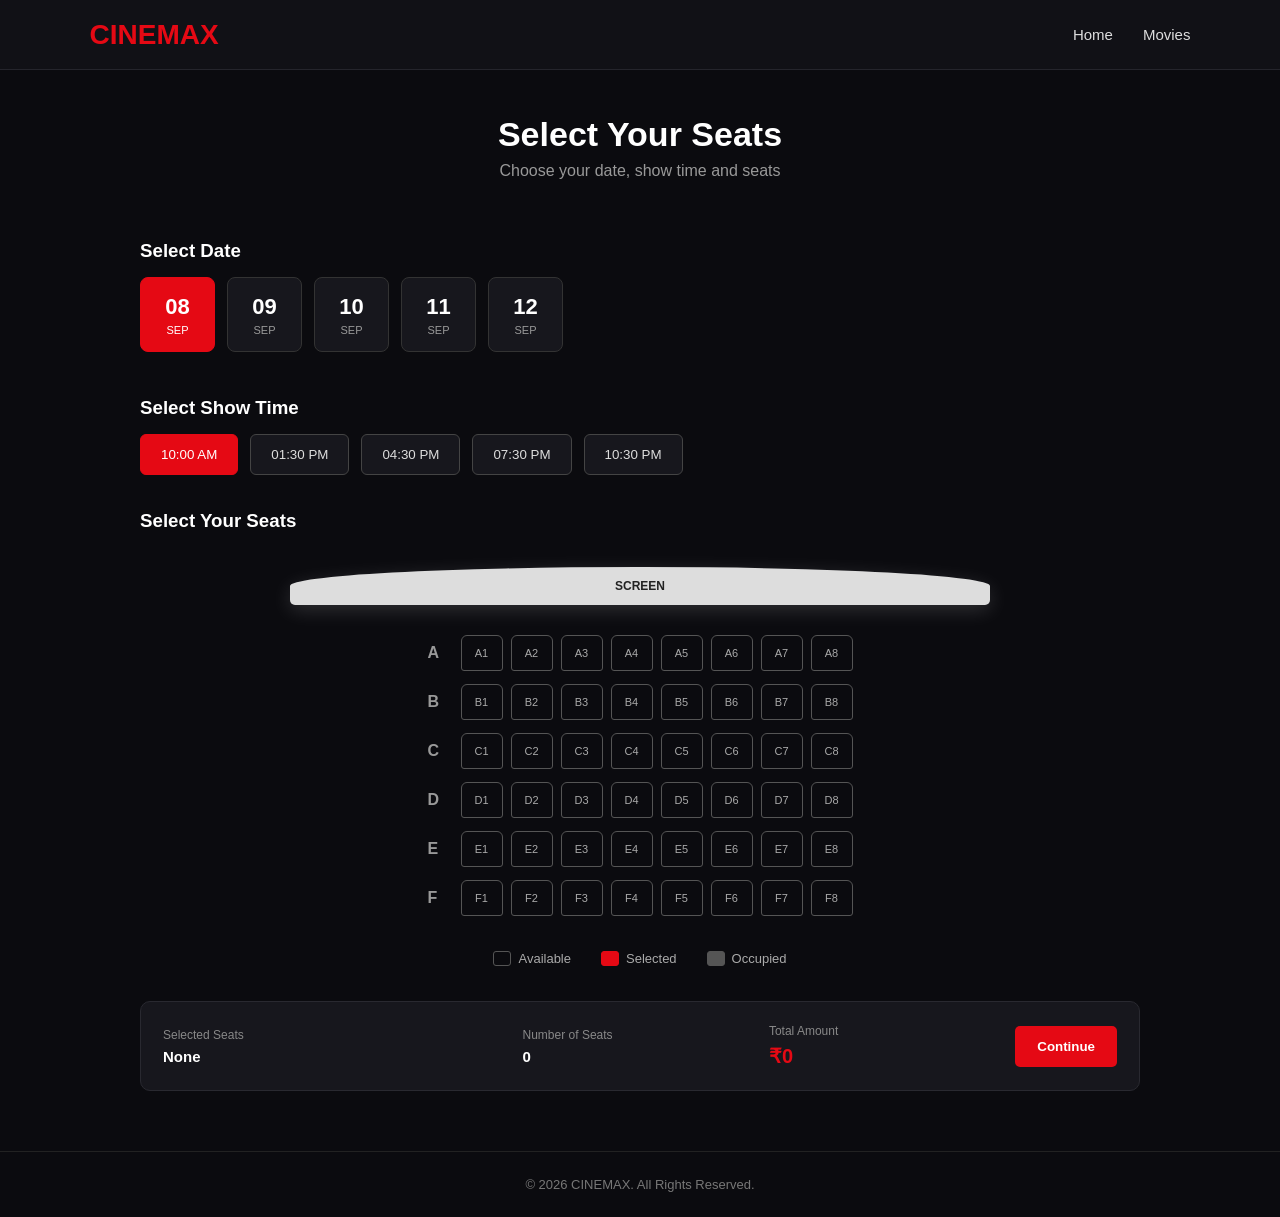
==== booking.html @ 9a6ea63a "Add files via upload" ====
<!DOCTYPE html>
<html lang="en">

<head>
    <meta charset="UTF-8">
    <meta name="viewport" content="width=device-width, initial-scale=1.0">

    <title>Cinemax - Select Seats</title>

    <link rel="stylesheet" href="style.css">
</head>

<body>

    <!-- Navigation -->
    <nav class="navbar">

        <div class="logo">CINEMAX</div>

        <div class="nav-links">
            <a href="index.html">Home</a>
            <a href="movies.html">Movies</a>
        </div>

    </nav>


    <!-- Movie Information -->
    <section class="booking-title">

        <h1 id="movieName">Select Your Seats</h1>

        <p>Choose your date, show time and seats</p>

    </section>


    <!-- Booking Section -->
    <section class="booking-container">

        <!-- Date Selection -->
        <h3 class="section-title">Select Date</h3>

        <div class="date-list">

            <button class="date active" data-date="2026-09-08">
                <strong>08</strong>
                <span>SEP</span>
            </button>

            <button class="date" data-date="2026-09-09">
                <strong>09</strong>
                <span>SEP</span>
            </button>

            <button class="date" data-date="2026-09-10">
                <strong>10</strong>
                <span>SEP</span>
            </button>

            <button class="date" data-date="2026-09-11">
                <strong>11</strong>
                <span>SEP</span>
            </button>

            <button class="date" data-date="2026-09-12">
                <strong>12</strong>
                <span>SEP</span>
            </button>

        </div>


        <!-- Show Time -->
        <h3 class="section-title">Select Show Time</h3>

        <div class="show-times">

            <button class="show-time active">
                10:00 AM
            </button>

            <button class="show-time">
                01:30 PM
            </button>

            <button class="show-time">
                04:30 PM
            </button>

            <button class="show-time">
                07:30 PM
            </button>

            <button class="show-time">
                10:30 PM
            </button>

        </div>


        <!-- Seats -->
        <h3 class="section-title">Select Your Seats</h3>

        <div class="screen">
            SCREEN
        </div>


        <div class="seat-layout">

            <!-- Row A -->
            <div class="seat-row">

                <span class="row-name">A</span>

                <button class="seat">A1</button>
                <button class="seat">A2</button>
                <button class="seat">A3</button>
                <button class="seat">A4</button>
                <button class="seat">A5</button>
                <button class="seat">A6</button>
                <button class="seat">A7</button>
                <button class="seat">A8</button>

            </div>


            <!-- Row B -->
            <div class="seat-row">

                <span class="row-name">B</span>

                <button class="seat">B1</button>
                <button class="seat">B2</button>
                <button class="seat">B3</button>
                <button class="seat">B4</button>
                <button class="seat">B5</button>
                <button class="seat">B6</button>
                <button class="seat">B7</button>
                <button class="seat">B8</button>

            </div>


            <!-- Row C -->
            <div class="seat-row">

                <span class="row-name">C</span>

                <button class="seat">C1</button>
                <button class="seat">C2</button>
                <button class="seat">C3</button>
                <button class="seat">C4</button>
                <button class="seat">C5</button>
                <button class="seat">C6</button>
                <button class="seat">C7</button>
                <button class="seat">C8</button>

            </div>


            <!-- Row D -->
            <div class="seat-row">

                <span class="row-name">D</span>

                <button class="seat">D1</button>
                <button class="seat">D2</button>
                <button class="seat">D3</button>
                <button class="seat">D4</button>
                <button class="seat">D5</button>
                <button class="seat">D6</button>
                <button class="seat">D7</button>
                <button class="seat">D8</button>

            </div>


            <!-- Row E -->
            <div class="seat-row">

                <span class="row-name">E</span>

                <button class="seat">E1</button>
                <button class="seat">E2</button>
                <button class="seat">E3</button>
                <button class="seat">E4</button>
                <button class="seat">E5</button>
                <button class="seat">E6</button>
                <button class="seat">E7</button>
                <button class="seat">E8</button>

            </div>


            <!-- Row F -->
            <div class="seat-row">

                <span class="row-name">F</span>

                <button class="seat">F1</button>
                <button class="seat">F2</button>
                <button class="seat">F3</button>
                <button class="seat">F4</button>
                <button class="seat">F5</button>
                <button class="seat">F6</button>
                <button class="seat">F7</button>
                <button class="seat">F8</button>

            </div>

        </div>


        <!-- Seat Legend -->
        <div class="seat-legend">

            <div>
                <span class="legend-box available"></span>
                Available
            </div>

            <div>
                <span class="legend-box selected"></span>
                Selected
            </div>

            <div>
                <span class="legend-box occupied"></span>
                Occupied
            </div>

        </div>


        <!-- Booking Summary -->
        <div class="booking-summary">

            <div>
                <span>Selected Seats</span>
                <strong id="selectedSeats">None</strong>
            </div>

            <div>
                <span>Number of Seats</span>
                <strong id="seatCount">0</strong>
            </div>

            <div>
                <span>Total Amount</span>
                <strong id="totalAmount">₹0</strong>
            </div>

            <button id="continueButton">
                Continue
            </button>

        </div>

    </section>


    <!-- Footer -->
    <footer>

        <p>© 2026 CINEMAX. All Rights Reserved.</p>

    </footer>


    <script>

        /* =========================
           GET MOVIE FROM URL
        ========================= */

        const urlParams =
            new URLSearchParams(window.location.search);

        const movie =
            urlParams.get("movie");


        if (movie) {

            document.getElementById("movieName").textContent =
                movie + " - Select Seats";

        }


        /* =========================
           DATE SELECTION
        ========================= */

        const dates =
            document.querySelectorAll(".date");


        dates.forEach(function(date) {

            date.addEventListener("click", function() {

                dates.forEach(function(item) {

                    item.classList.remove("active");

                });

                date.classList.add("active");

                loadBookedSeats();

            });

        });


        /* =========================
           TIME SELECTION
        ========================= */

        const times =
            document.querySelectorAll(".show-time");


        times.forEach(function(time) {

            time.addEventListener("click", function() {

                times.forEach(function(item) {

                    item.classList.remove("active");

                });

                time.classList.add("active");

                loadBookedSeats();

            });

        });


        /* =========================
           SEAT SELECTION
        ========================= */

        const seats =
            document.querySelectorAll(".seat");

        const selectedSeats =
            document.getElementById("selectedSeats");

        const seatCount =
            document.getElementById("seatCount");

        const totalAmount =
            document.getElementById("totalAmount");


        /* Movie prices */

        let ticketPrice = 200;


        if (movie === "Avengers: Doomsday") {

            ticketPrice = 250;

        } else if (movie === "The Conjuring") {

            ticketPrice = 200;

        } else if (movie === "Sita Ramam") {

            ticketPrice = 180;

        }


        let selected = [];


        /* =========================
           LOAD OCCUPIED SEATS
        ========================= */

        function loadBookedSeats() {

            const activeDate =
                document.querySelector(".date.active");

            const activeTime =
                document.querySelector(".show-time.active");


            if (!activeDate || !activeTime || !movie) {

                return;

            }


            const bookingDate =
                activeDate.dataset.date;


            const showTime =
                activeTime.textContent.trim();


            const url =
                "get_booked_seats.php?movie=" +
                encodeURIComponent(movie) +
                "&date=" +
                encodeURIComponent(bookingDate) +
                "&time=" +
                encodeURIComponent(showTime);


            fetch(url)

                .then(response => response.json())

                .then(bookedSeats => {

                    seats.forEach(function(seat) {

                        const seatNumber =
                            seat.textContent.trim();


                        seat.classList.remove("occupied");

                        seat.disabled = false;


                        if (
                            bookedSeats.includes(seatNumber)
                        ) {

                            seat.classList.add("occupied");

                            seat.disabled = true;


                            seat.classList.remove("selected");


                            selected =
                                selected.filter(
                                    function(item) {

                                        return item !== seatNumber;

                                    }
                                );

                        }

                    });


                    updateSummary();

                })

                .catch(error => {

                    console.error(
                        "Unable to load booked seats:",
                        error
                    );

                });

        }


        /* =========================
           SEAT CLICK
        ========================= */

        seats.forEach(function(seat) {

            seat.addEventListener("click", function() {


                /* Don't allow occupied seats */

                if (seat.classList.contains("occupied")) {

                    return;

                }


                /* Maximum 6 seats */

                if (
                    !seat.classList.contains("selected") &&
                    selected.length >= 6
                ) {

                    alert(
                        "You can select a maximum of 6 seats."
                    );

                    return;

                }


                seat.classList.toggle("selected");


                const seatNumber =
                    seat.textContent.trim();


                if (seat.classList.contains("selected")) {

                    selected.push(seatNumber);

                } else {

                    selected =
                        selected.filter(
                            function(item) {

                                return item !== seatNumber;

                            }
                        );

                }


                updateSummary();

            });

        });


        /* =========================
           UPDATE SUMMARY
        ========================= */

        function updateSummary() {

            if (selected.length === 0) {

                selectedSeats.textContent = "None";

            } else {

                selectedSeats.textContent =
                    selected.join(", ");

            }


            seatCount.textContent =
                selected.length;


            totalAmount.textContent =
                "₹" + (selected.length * ticketPrice);

        }


        /* =========================
           CONTINUE
        ========================= */

        document
            .getElementById("continueButton")
            .addEventListener("click", function() {


                if (selected.length === 0) {

                    alert(
                        "Please select at least one seat."
                    );

                    return;

                }


                const activeDate =
                    document.querySelector(".date.active");


                const activeTime =
                    document.querySelector(".show-time.active");


                const bookingDate =
                    activeDate.dataset.date;


                const showTime =
                    activeTime.textContent.trim();


                const total =
                    selected.length * ticketPrice;


                /* Form Data */

                const formData =
                    new FormData();


                formData.append(
                    "movie",
                    movie || "Movie"
                );


                formData.append(
                    "date",
                    bookingDate
                );


                formData.append(
                    "time",
                    showTime
                );


                formData.append(
                    "seats",
                    selected.join(",")
                );


                formData.append(
                    "total",
                    total
                );


                /* Save booking */

                fetch("save_booking.php", {

                    method: "POST",

                    body: formData

                })


                .then(response => response.text())


                .then(data => {

                    if (
                        data.includes(
                            "Booking saved successfully!"
                        )
                    ) {


                        const bookingData = {

                            movie:
                                movie || "Movie",

                            date:
                                bookingDate,

                            time:
                                showTime,

                            seats:
                                selected,

                            tickets:
                                selected.length,

                            total:
                                total

                        };


                        localStorage.setItem(
                            "bookingData",
                            JSON.stringify(bookingData)
                        );


                        window.location.href =
                            "confirmation.html";


                    } else {

                        alert(data);

                    }

                })


                .catch(error => {

                    alert(
                        "Unable to save booking."
                    );

                    console.error(error);

                });

            });


        /* =========================
           INITIAL LOAD
        ========================= */

        loadBookedSeats();

    </script>

</body>

</html>
---- style.css ----
* {
    margin: 0;
    padding: 0;
    box-sizing: border-box;
    font-family: Arial, sans-serif;
}

body {
    background: #0b0b0f;
    color: white;
}


/* =========================
   NAVIGATION BAR
========================= */

.navbar {
    height: 70px;
    background: #111116;

    display: flex;
    align-items: center;
    justify-content: space-between;

    padding: 0 7%;

    border-bottom: 1px solid #25252c;
}

.logo {
    font-size: 28px;
    font-weight: bold;
    color: #e50914;
}

.nav-links {
    display: flex;
    gap: 30px;
}

.nav-links a {
    color: #ddd;
    text-decoration: none;
    font-size: 15px;
}

.nav-links a:hover {
    color: #e50914;
}


/* =========================
   HERO SECTION
========================= */

.hero {
    min-height: 450px;

    padding: 80px 7%;

    display: flex;
    align-items: center;

    background:
        linear-gradient(
            90deg,
            #0b0b0f 15%,
            rgba(11, 11, 15, 0.85),
            rgba(11, 11, 15, 0.25)
        ),
        linear-gradient(
            135deg,
            #24151a,
            #111116
        );
}

.hero-content {
    max-width: 650px;
}

.hero small {
    color: #e50914;

    font-weight: bold;

    letter-spacing: 2px;
}

.hero h1 {
    font-size: 52px;

    line-height: 1.1;

    margin: 15px 0;
}

.hero p {
    color: #c8c8c8;

    line-height: 1.7;

    margin-bottom: 25px;

    font-size: 16px;
}

.hero-button {
    background: #e50914;

    color: white;

    border: none;

    padding: 14px 28px;

    border-radius: 5px;

    font-size: 15px;

    cursor: pointer;
}

.hero-button:hover {
    background: #b20710;
}


/* =========================
   LOGIN SECTION
========================= */

.login-section {
    padding: 70px 7%;

    display: flex;

    justify-content: center;
}

.login-card {
    width: 420px;

    background: #17171d;

    padding: 35px;

    border-radius: 10px;

    box-shadow:
        0 10px 35px rgba(0, 0, 0, 0.4);
}

.login-card h2 {
    margin-bottom: 8px;

    font-size: 26px;
}

.subtitle {
    color: #999;

    margin-bottom: 25px;

    font-size: 14px;
}


/* =========================
   INPUTS
========================= */

.input-group {
    margin-bottom: 18px;
}

.input-group label {
    display: block;

    margin-bottom: 7px;

    font-size: 14px;

    color: #ccc;
}

.input-group input {
    width: 100%;

    padding: 12px;

    background: #0f0f13;

    border: 1px solid #33333b;

    border-radius: 5px;

    color: white;

    outline: none;

    font-size: 14px;
}

.input-group input:focus {
    border-color: #e50914;
}

.input-group input::placeholder {
    color: #666;
}


/* =========================
   LOGIN BUTTON
========================= */

.login-button {
    width: 100%;

    padding: 12px;

    background: #e50914;

    color: white;

    border: none;

    border-radius: 5px;

    cursor: pointer;

    font-size: 15px;
}

.login-button:hover {
    background: #b20710;
}


/* =========================
   DIVIDER
========================= */

.divider {
    display: flex;

    align-items: center;

    gap: 10px;

    margin: 25px 0;

    color: #777;

    font-size: 13px;
}

.divider::before,
.divider::after {
    content: "";

    flex: 1;

    height: 1px;

    background: #333;
}


/* =========================
   REGISTER BUTTON
========================= */

.register-button {
    width: 100%;

    padding: 12px;

    background: transparent;

    border: 1px solid #555;

    color: white;

    border-radius: 5px;

    cursor: pointer;

    font-size: 14px;
}

.register-button:hover {
    border-color: #e50914;

    color: #e50914;
}


/* =========================
   REGISTER FORM
========================= */

.register-box {
    display: none;

    margin-top: 30px;

    padding-top: 25px;

    border-top: 1px solid #333;
}

.register-box h3 {
    margin-bottom: 20px;

    font-size: 20px;
}


/* =========================
   FOOTER
========================= */

footer {
    text-align: center;

    padding: 25px;

    color: #777;

    border-top: 1px solid #222;

    font-size: 13px;
}


/* =========================
   MOBILE
========================= */

@media (max-width: 600px) {

    .navbar {
        padding: 0 5%;
    }

    .nav-links {
        gap: 15px;
    }

    .hero {
        padding: 60px 5%;
    }

    .hero h1 {
        font-size: 38px;
    }

    .login-section {
        padding: 50px 5%;
    }

    .login-card {
        width: 100%;
    }

}
/* =========================
   MOVIES PAGE
========================= */

.movies-header {
    text-align: center;

    padding: 60px 20px 30px;
}

.movies-header h1 {
    font-size: 42px;

    margin-bottom: 10px;
}

.movies-header p {
    color: #999;

    font-size: 15px;
}


.movies-section {
    padding: 20px 7% 70px;
}


.movie-grid {
    display: grid;

    grid-template-columns:
        repeat(4, 1fr);

    gap: 25px;
}


.movie-card {
    background: #17171d;

    border-radius: 10px;

    overflow: hidden;

    transition: transform 0.3s,
                box-shadow 0.3s;
}

.movie-card:hover {
    transform: translateY(-7px);

    box-shadow:
        0 15px 35px rgba(0, 0, 0, 0.5);
}


/* Movie Poster */

.movie-poster {
    height: 330px;

    position: relative;

    display: flex;

    align-items: flex-start;

    justify-content: flex-start;

    padding: 15px;
}


/* Poster Designs */

.poster-one {
    background:
        linear-gradient(135deg, #7b0000, #160000);
}

.poster-two {
    background:
        linear-gradient(135deg, #003b70, #090b18);
}

.poster-three {
    background:
        linear-gradient(135deg, #38215f, #09070f);
}

.poster-four {
    background:
        linear-gradient(135deg, #60451b, #111116);
}


.movie-poster span {
    background: #e50914;

    padding: 6px 9px;

    border-radius: 4px;

    font-size: 10px;

    font-weight: bold;

    letter-spacing: 1px;
}


.movie-info {
    padding: 20px;
}

.movie-info h2 {
    font-size: 19px;

    margin-bottom: 8px;
}

.movie-info p {
    color: #999;

    font-size: 13px;

    margin-bottom: 18px;
}


.movie-bottom {
    display: flex;

    align-items: center;

    justify-content: space-between;
}

.price {
    color: white;

    font-size: 18px;

    font-weight: bold;
}


.movie-bottom button {
    background: #e50914;

    color: white;

    border: none;

    padding: 9px 15px;

    border-radius: 5px;

    cursor: pointer;
}

.movie-bottom button:hover {
    background: #b20710;
}


/* Mobile */

@media (max-width: 1000px) {

    .movie-grid {
        grid-template-columns:
            repeat(2, 1fr);
    }

}


@media (max-width: 600px) {

    .movie-grid {
        grid-template-columns: 1fr;
    }

    .movie-poster {
        height: 400px;
    }

}
/* =========================
   BOOKING PAGE
========================= */

.booking-title {
    text-align: center;
    padding: 45px 20px 25px;
}

.booking-title h1 {
    font-size: 34px;
    margin-bottom: 8px;
}

.booking-title p {
    color: #999;
}


/* Main Container */

.booking-container {
    width: 90%;
    max-width: 1000px;
    margin: auto;
    padding-bottom: 60px;
}

.booking-container h3 {
    margin-bottom: 15px;
}


/* Dates */

.date-list {
    display: flex;
    gap: 12px;
    overflow-x: auto;
    padding-bottom: 10px;
}

.date {
    min-width: 75px;
    height: 75px;

    background: #17171d;
    color: white;

    border: 1px solid #333;
    border-radius: 8px;

    cursor: pointer;

    display: flex;
    flex-direction: column;
    align-items: center;
    justify-content: center;
}

.date strong {
    font-size: 22px;
}

.date span {
    font-size: 11px;
    color: #999;
    margin-top: 4px;
}

.date.active {
    background: #e50914;
    border-color: #e50914;
}

.date.active span {
    color: white;
}


/* Section Title */

.section-title {
    margin-top: 35px;
}


/* Show Times */

.show-times {
    display: flex;
    flex-wrap: wrap;
    gap: 12px;
}

.show-time {
    background: #17171d;

    color: #ddd;

    border: 1px solid #444;

    padding: 12px 20px;

    border-radius: 6px;

    cursor: pointer;
}

.show-time:hover {
    border-color: #e50914;
}

.show-time.active {
    background: #e50914;
    border-color: #e50914;
    color: white;
}


/* Screen */

.screen {
    width: 70%;
    margin: 35px auto 30px;

    padding: 12px;

    text-align: center;

    background: #ddd;

    color: #222;

    font-size: 12px;

    font-weight: bold;

    border-radius: 50% 50% 5px 5px;

    box-shadow: 0 5px 20px rgba(255,255,255,0.15);
}


/* Seats */

.seat-layout {
    display: flex;

    flex-direction: column;

    gap: 13px;

    align-items: center;
}

.seat-row {
    display: flex;

    align-items: center;

    gap: 8px;
}

.row-name {
    width: 20px;

    color: #999;

    font-weight: bold;

    margin-right: 5px;
}

.seat {
    width: 42px;
    height: 36px;

    background: transparent;

    color: #aaa;

    border: 1px solid #555;

    border-radius: 6px 6px 3px 3px;

    font-size: 11px;

    cursor: pointer;
}

.seat:hover {
    border-color: #e50914;

    color: white;
}

.seat.selected {
    background: #e50914;

    border-color: #e50914;

    color: white;
}

.seat-gap {
    width: 20px;
}


/* Legend */

.seat-legend {
    display: flex;

    justify-content: center;

    gap: 30px;

    margin: 35px 0;

    color: #aaa;

    font-size: 13px;
}

.seat-legend div {
    display: flex;

    align-items: center;

    gap: 7px;
}

.legend-box {
    width: 18px;
    height: 15px;

    display: inline-block;

    border-radius: 3px;

    border: 1px solid #555;
}

.legend-box.available {
    background: transparent;
}

.legend-box.selected {
    background: #e50914;
    border-color: #e50914;
}

.legend-box.occupied {
    background: #555;
    border-color: #555;
}


/* Summary */

.booking-summary {
    background: #17171d;

    border-radius: 10px;

    padding: 22px;

    display: grid;

    grid-template-columns:
        1.5fr 1fr 1fr auto;

    align-items: center;

    gap: 20px;

    margin-top: 30px;

    border: 1px solid #292930;
}

.booking-summary div {
    display: flex;

    flex-direction: column;

    gap: 6px;
}

.booking-summary span {
    color: #888;

    font-size: 12px;
}

.booking-summary strong {
    color: white;

    font-size: 15px;
}

.booking-summary div:nth-child(3) strong {
    color: #e50914;

    font-size: 20px;
}

#continueButton {
    background: #e50914;

    color: white;

    border: none;

    padding: 13px 22px;

    border-radius: 5px;

    cursor: pointer;

    font-weight: bold;
}

#continueButton:hover {
    background: #b20710;
}


/* Mobile */

@media (max-width: 700px) {

    .booking-container {
        width: 95%;
    }

    .seat {
        width: 32px;
        height: 30px;

        font-size: 9px;
    }

    .seat-row {
        gap: 5px;
    }

    .seat-gap {
        width: 10px;
    }

    .booking-summary {
        grid-template-columns: 1fr 1fr;

    }

    #continueButton {
        width: 100%;
    }

}
/* =========================
   CONFIRMATION PAGE
========================= */

.confirmation-section {
    min-height: 650px;

    display: flex;

    justify-content: center;

    align-items: center;

    padding: 50px 20px;
}

.confirmation-card {
    width: 600px;

    text-align: center;
}

.success-icon {
    width: 65px;
    height: 65px;

    margin: 0 auto 20px;

    display: flex;

    align-items: center;
    justify-content: center;

    border-radius: 50%;

    background: #e50914;

    color: white;

    font-size: 35px;
}

.confirmation-card h1 {
    font-size: 32px;

    margin-bottom: 10px;
}

.confirmation-message {
    color: #999;

    margin-bottom: 30px;
}


/* Ticket */

.ticket {
    background: #17171d;

    border: 1px solid #333;

    border-radius: 10px;

    overflow: hidden;

    text-align: left;

    box-shadow:
        0 15px 40px rgba(0,0,0,0.4);
}

.ticket-header {
    background: #e50914;

    padding: 18px 22px;

    display: flex;

    justify-content: space-between;

    align-items: center;

    font-size: 12px;

    font-weight: bold;
}

.ticket-header span:first-child {
    font-size: 20px;
}


.ticket-details {
    padding: 25px;

    display: grid;

    grid-template-columns: 1fr 1fr;

    gap: 25px;
}

.ticket-details div {
    display: flex;

    flex-direction: column;

    gap: 6px;
}

.ticket-details span {
    color: #888;

    font-size: 12px;
}

.ticket-details strong {
    color: white;

    font-size: 15px;
}

.ticket-total {
    grid-column: 1 / -1;

    border-top: 1px solid #333;

    padding-top: 20px;
}

.ticket-total strong {
    color: #e50914;

    font-size: 22px;
}


.ticket-footer {
    padding: 15px;

    text-align: center;

    color: #777;

    font-size: 12px;

    border-top: 1px dashed #444;
}


/* Button */

.home-button {
    margin-top: 25px;

    padding: 13px 25px;

    background: #e50914;

    color: white;

    border: none;

    border-radius: 5px;

    cursor: pointer;

    font-size: 14px;
}

.home-button:hover {
    background: #b20710;
}


/* Mobile */

@media (max-width: 600px) {

    .confirmation-card {
        width: 100%;
    }

    .ticket-details {
        grid-template-columns: 1fr;
    }

    .ticket-total {
        grid-column: auto;
    }

    .ticket-header {
        flex-direction: column;

        gap: 5px;
    }

}
/* =========================
   VALIDATION MESSAGES
========================= */

.error-message {
    display: block;

    color: #ff4d5a;

    font-size: 12px;

    margin-top: 6px;

    min-height: 15px;
}
/* Occupied seat */
.seat.occupied {
    background-color: #555;
    color: #aaa;
    cursor: not-allowed;
    opacity: 0.6;
}

.seat.occupied:hover {
    transform: none;
}
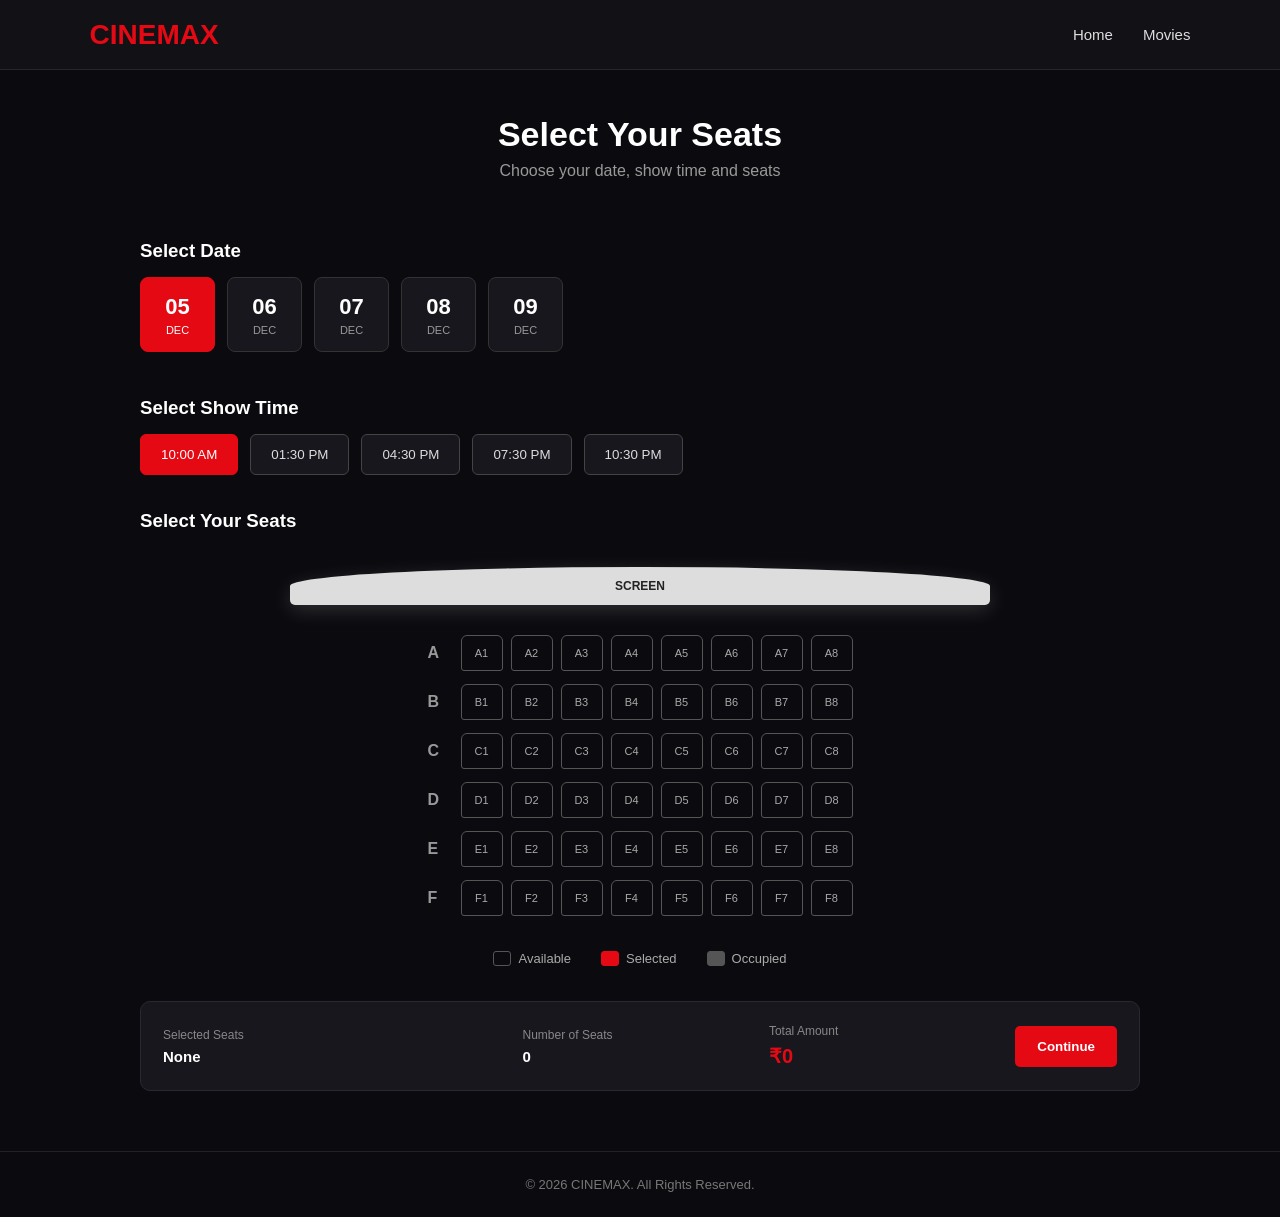
==== commit f0abcc04: "Add files via upload" ====
--- a/booking.html
+++ b/booking.html
@@ -41,33 +41,8 @@
         <!-- Date Selection -->
         <h3 class="section-title">Select Date</h3>
 
-        <div class="date-list">
-
-            <button class="date active" data-date="2026-09-08">
-                <strong>08</strong>
-                <span>SEP</span>
-            </button>
-
-            <button class="date" data-date="2026-09-09">
-                <strong>09</strong>
-                <span>SEP</span>
-            </button>
-
-            <button class="date" data-date="2026-09-10">
-                <strong>10</strong>
-                <span>SEP</span>
-            </button>
-
-            <button class="date" data-date="2026-09-11">
-                <strong>11</strong>
-                <span>SEP</span>
-            </button>
-
-            <button class="date" data-date="2026-09-12">
-                <strong>12</strong>
-                <span>SEP</span>
-            </button>
-
+        <div class="date-list" id="dateList">
+            <!-- The next five dates are generated automatically by JavaScript. -->
         </div>
 
 
@@ -294,6 +269,50 @@
            DATE SELECTION
         ========================= */
 
+        // Generate today's date and the next four days automatically.
+        // Dates use the visitor's local calendar date.
+        const dateList = document.getElementById("dateList");
+
+        function formatLocalDate(date) {
+            const year = date.getFullYear();
+            const month = String(date.getMonth() + 1).padStart(2, "0");
+            const day = String(date.getDate()).padStart(2, "0");
+            return `${year}-${month}-${day}`;
+        }
+
+        function renderBookingDates() {
+            dateList.innerHTML = "";
+
+            const today = new Date();
+
+            for (let i = 0; i < 5; i++) {
+                const date = new Date(
+                    today.getFullYear(),
+                    today.getMonth(),
+                    today.getDate() + i
+                );
+
+                const button = document.createElement("button");
+                button.type = "button";
+                button.className = i === 0 ? "date active" : "date";
+                button.dataset.date = formatLocalDate(date);
+
+                const day = document.createElement("strong");
+                day.textContent = String(date.getDate()).padStart(2, "0");
+
+                const month = document.createElement("span");
+                month.textContent = date.toLocaleDateString("en-US", {
+                    month: "short"
+                }).toUpperCase();
+
+                button.appendChild(day);
+                button.appendChild(month);
+                dateList.appendChild(button);
+            }
+        }
+
+        renderBookingDates();
+
         const dates =
             document.querySelectorAll(".date");
 
